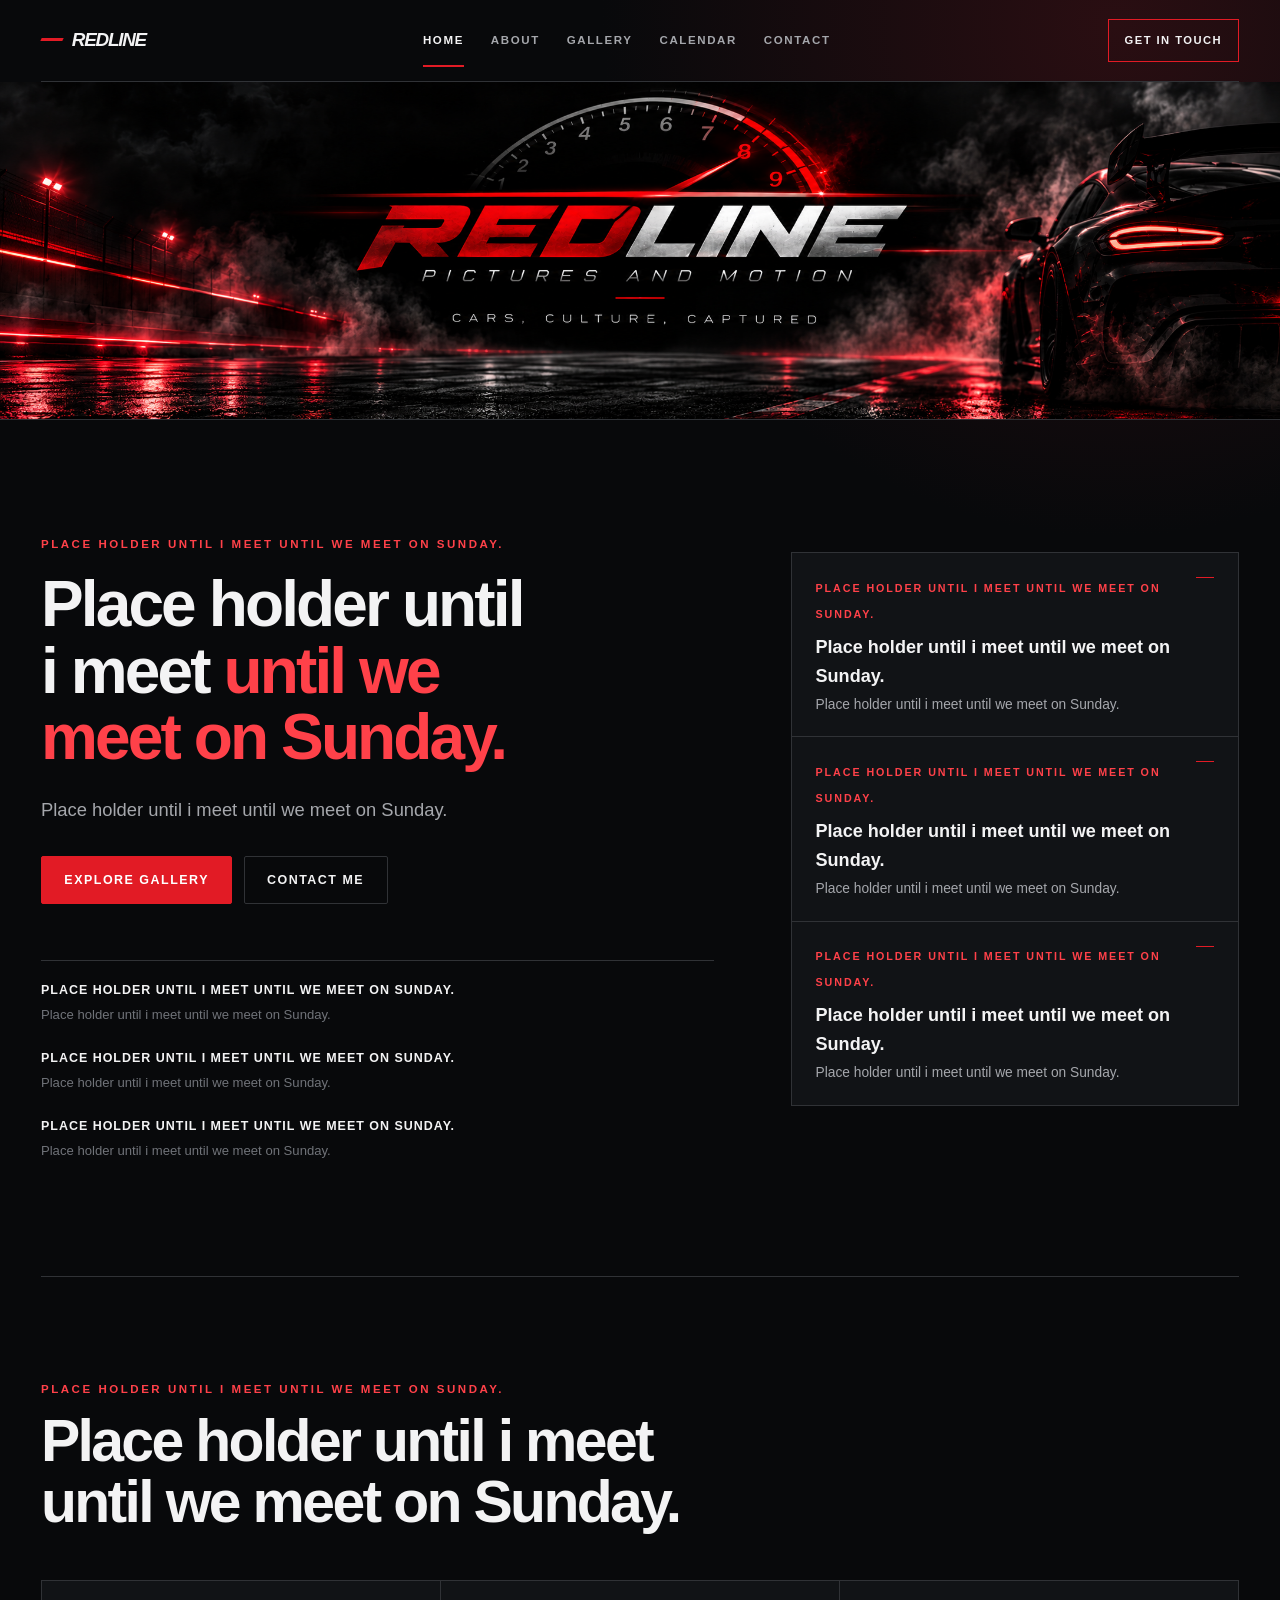
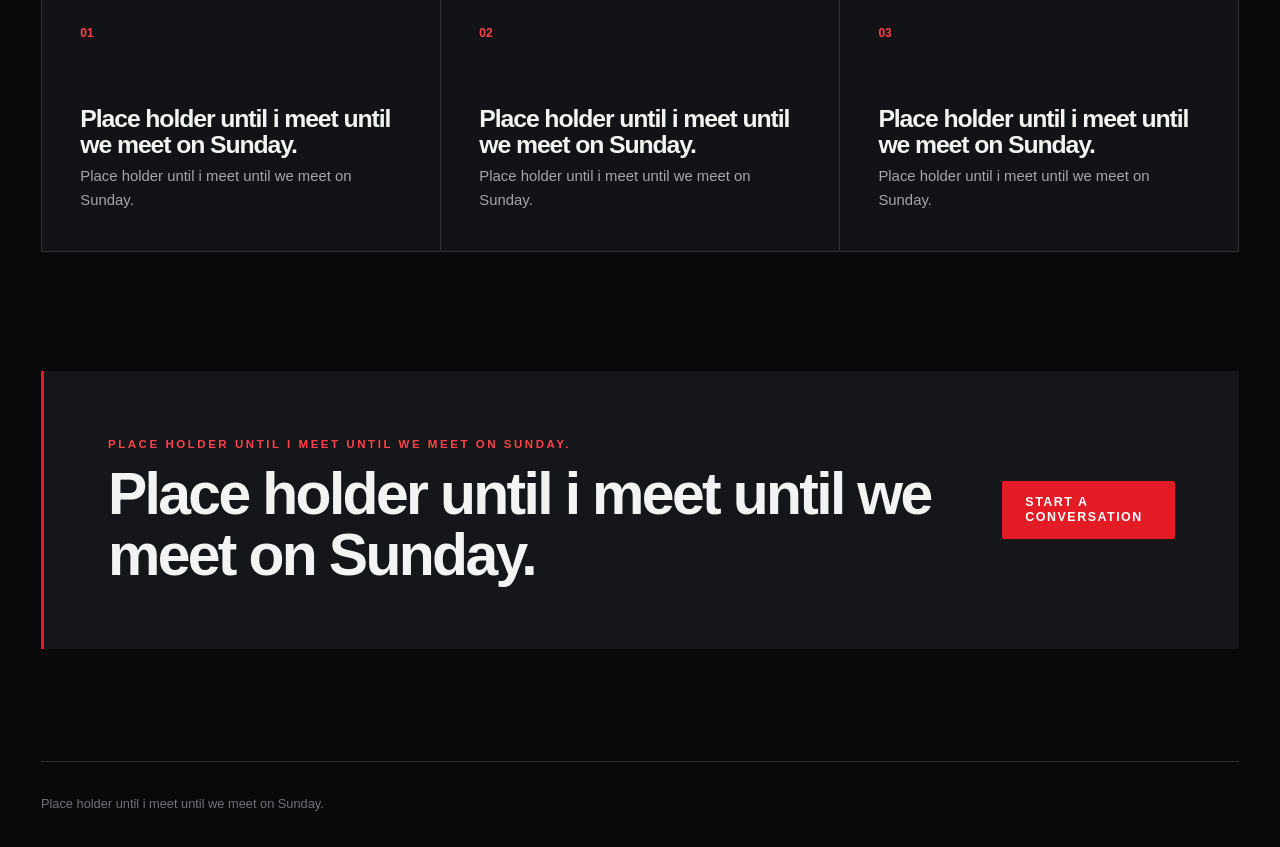
==== index.html @ 94abc199 "Initial Commit" ====
<!DOCTYPE html>
<html lang="en">
<head>
  <meta charset="UTF-8">
  <meta name="viewport" content="width=device-width, initial-scale=1.0">
  <meta name="description" content="Place holder until i meet until we meet on Sunday.">
  <title>Home | Redline</title>
  <link rel="stylesheet" href="css/index.css">
</head>
<body>
  <div class="container">
    <nav class="site-nav" aria-label="Main navigation">
    <a class="nav-logo" href="index.html">REDLINE</a>

    <div class="nav-links">
      <a href="index.html" class="active" aria-current="page">Home</a>
      <a href="about.html">About</a>
      <a href="gallery.html">Gallery</a>
      <a href="calendar.html">Calendar</a>
      <a href="contact.html">Contact</a>
    </div>

    <a class="nav-cta" href="contact.html">Get in touch</a>
  </nav>

    <main>
      <section class="hero">
        <div class="hero-content">
          <p class="eyebrow">Place holder until i meet until we meet on Sunday.</p>

          <h1>Place holder until i meet <span>until we meet on Sunday.</span></h1>

          <p class="hero-description">Place holder until i meet until we meet on Sunday.</p>

          <div class="hero-actions">
            <a class="button primary" href="gallery.html">Explore gallery</a>
            <a class="button secondary" href="contact.html">Contact me</a>
          </div>

          <div class="hero-meta">
            <div>
              <strong>Place holder until i meet until we meet on Sunday.</strong>
              <span>Place holder until i meet until we meet on Sunday.</span>
            </div>

            <div>
              <strong>Place holder until i meet until we meet on Sunday.</strong>
              <span>Place holder until i meet until we meet on Sunday.</span>
            </div>

            <div>
              <strong>Place holder until i meet until we meet on Sunday.</strong>
              <span>Place holder until i meet until we meet on Sunday.</span>
            </div>
          </div>
        </div>

        <div class="hero-visual">
          <div class="visual-card card-one">
            <span class="card-label">Place holder until i meet until we meet on Sunday.</span>
            <strong>Place holder until i meet until we meet on Sunday.</strong>
            <p>Place holder until i meet until we meet on Sunday.</p>
          </div>

          <div class="visual-card card-two">
            <span class="card-label">Place holder until i meet until we meet on Sunday.</span>
            <strong>Place holder until i meet until we meet on Sunday.</strong>
            <p>Place holder until i meet until we meet on Sunday.</p>
          </div>

          <div class="visual-card card-three">
            <span class="card-label">Place holder until i meet until we meet on Sunday.</span>
            <strong>Place holder until i meet until we meet on Sunday.</strong>
            <p>Place holder until i meet until we meet on Sunday.</p>
          </div>

          <div class="visual-orb"></div>
        </div>
      </section>

      <section class="services">
        <div class="section-heading">
          <p class="eyebrow">Place holder until i meet until we meet on Sunday.</p>
          <h2>Place holder until i meet until we meet on Sunday.</h2>
        </div>

        <div class="service-grid">
          <article class="service-card">
            <span>01</span>
            <h3>Place holder until i meet until we meet on Sunday.</h3>
            <p>Place holder until i meet until we meet on Sunday.</p>
          </article>

          <article class="service-card">
            <span>02</span>
            <h3>Place holder until i meet until we meet on Sunday.</h3>
            <p>Place holder until i meet until we meet on Sunday.</p>
          </article>

          <article class="service-card">
            <span>03</span>
            <h3>Place holder until i meet until we meet on Sunday.</h3>
            <p>Place holder until i meet until we meet on Sunday.</p>
          </article>
        </div>
      </section>

      <section class="cta">
        <div>
          <p class="eyebrow">Place holder until i meet until we meet on Sunday.</p>
          <h2>Place holder until i meet until we meet on Sunday.</h2>
        </div>

        <a class="button primary" href="contact.html">Start a conversation</a>
      </section>
    </main>

    <footer>
      <p>Place holder until i meet until we meet on Sunday.</p>
    </footer>
  </div>
</body>
</html>
---- css/index.css ----
:root {
  color-scheme: dark;
  --bg: #08090b;
  --surface: #111316;
  --surface-raised: #181a1e;
  --line: #303236;
  --text: #f3f3f4;
  --muted: #a5a7ac;
  --soft: #707379;
  --accent: #e21b25;
  --accent-light: #ff4149;
  font-family: "Arial", "Helvetica Neue", sans-serif;
  font-size: clamp(1rem, .38vw + .65rem, 1.18rem);
  --page-gutter: clamp(1rem, 3.2vw, 6rem);
  --page-max: 1920px;
  font-synthesis: none;
}

*, *::before, *::after { box-sizing: border-box; }
html { scroll-behavior: smooth; }
body {
  min-width: 320px;
  min-height: 100vh;
  margin: 0;
  overflow-x: hidden;
  background: radial-gradient(circle at 87% 1%, #2a0e12 0, transparent 32rem), var(--bg);
  color: var(--text);
  line-height: 1.6;
}
::selection { background: var(--accent); color: white; }
img { display: block; max-width: 100%; }
button, input, select, textarea { font: inherit; }
button { cursor: pointer; }
a { color: inherit; text-decoration: none; }
p, h1, h2, h3 { margin-top: 0; }
h1, h2, h3 { line-height: 1.04; letter-spacing: -.045em; }
.container { width: min(var(--page-max), calc(100% - var(--page-gutter) - var(--page-gutter))); margin-inline: auto; }
.eyebrow, .section-label {
  color: var(--accent-light);
  font-size: .72rem;
  font-weight: 800;
  letter-spacing: .22em;
  text-transform: uppercase;
}
.button, .nav-button {
  display: inline-flex;
  align-items: center;
  justify-content: center;
  min-height: 48px;
  padding: .8rem 1.4rem;
  border: 1px solid var(--line);
  border-radius: 2px;
  background: var(--surface);
  color: var(--text);
  font-size: .78rem;
  font-weight: 800;
  letter-spacing: .12em;
  line-height: 1.2;
  text-transform: uppercase;
  transition: background .2s, border-color .2s, transform .2s;
}
.button:hover, .nav-button:hover { border-color: var(--accent); transform: translateY(-2px); }
.button.primary, .button-primary {
  border-color: var(--accent);
  background: var(--accent);
  color: #fff;
}
.button.primary:hover, .button-primary:hover { background: #b8141d; }
.button.secondary { background: transparent; }
:focus-visible { outline: 2px solid var(--accent-light); outline-offset: 4px; }
footer {
  display: flex;
  align-items: center;
  justify-content: space-between;
  gap: 1.5rem;
  padding: 2rem 0;
  border-top: 1px solid var(--line);
  color: var(--soft);
  font-size: .8rem;
}
footer p { margin: 0; }
.socials { display: flex; flex-wrap: wrap; gap: 1.3rem; }
.socials a:hover { color: var(--accent-light); }
@media (max-width: 650px) {
  .container { width: min(var(--page-max), calc(100% - 2rem)); }
  footer { align-items: flex-start; flex-direction: column; }
}
@media (prefers-reduced-motion: reduce) {
  *, *::before, *::after { scroll-behavior: auto !important; transition-duration: .01ms !important; }
}

.site-nav {
  position: relative;
  z-index: 10;
  display: flex;
  align-items: center;
  justify-content: space-between;
  gap: 2rem;
  width: 100%;
  min-height: 82px;
  margin-inline: auto;
  border-bottom: 1px solid var(--line);
}
.nav-logo {
  flex-shrink: 0;
  color: var(--text);
  font-size: 1.18rem;
  font-weight: 900;
  font-style: italic;
  letter-spacing: -.065em;
  line-height: 1;
  text-transform: uppercase;
}
.nav-logo::before {
  display: inline-block;
  width: 22px;
  height: 3px;
  margin: 0 .55rem .31rem 0;
  background: var(--accent);
  content: "";
  transform: skewX(-25deg);
}
.nav-links { display: flex; align-items: center; gap: clamp(.85rem, 2.1vw, 2rem); }
.nav-links a {
  position: relative;
  display: inline-block;
  padding: 1.05rem 0;
  color: var(--muted);
  font-size: .72rem;
  font-weight: 800;
  letter-spacing: .14em;
  white-space: nowrap;
  text-transform: uppercase;
  transition: color .2s;
}
.nav-links a:hover, .nav-links a.active, .nav-links a[aria-current="page"] { color: var(--text); }
.nav-links a.active::after, .nav-links a[aria-current="page"]::after {
  position: absolute;
  right: 0;
  bottom: 0;
  left: 0;
  height: 2px;
  background: var(--accent);
  content: "";
}
.nav-cta {
  flex-shrink: 0;
  padding: .75rem 1rem;
  border: 1px solid var(--accent);
  color: var(--text);
  font-size: .7rem;
  font-weight: 800;
  letter-spacing: .13em;
  white-space: nowrap;
  text-transform: uppercase;
  transition: background .2s;
}
.nav-cta:hover { background: var(--accent); }
@media (max-width: 900px) {
  .site-nav { flex-wrap: wrap; gap: .3rem 1.5rem; padding-top: 1rem; }
  .nav-links { order: 3; width: 100%; gap: 1.4rem; overflow-x: auto; scrollbar-width: thin; }
  .nav-links a { padding-block: .85rem; }
}
@media (max-width: 650px) {
  .site-nav { width: 100%; }
  .nav-cta { display: none; }
}

.hero {
  display: grid;
  grid-template-columns: minmax(0, 1.2fr) minmax(270px, .8fr);
  gap: clamp(2rem, 6vw, 6rem);
  align-items: center;
  padding-bottom: clamp(5rem, 9vw, 9rem);
}
.hero::before {
  grid-column: 1 / -1;
  width: 100vw;
  min-height: clamp(160px, 26.5vw, 541px);
  margin-left: calc(50% - 50vw);
  border-bottom: 1px solid var(--line);
  background: #050506 url("../img/layout/CompanyBanner.png") center / contain no-repeat;
  content: "";
}
.hero-content { padding-top: clamp(1rem, 3vw, 3rem); }
.hero .eyebrow { margin-bottom: 1.1rem; }
.hero h1 { max-width: 850px; margin-bottom: 0; font-size: clamp(3.1rem, 6.8vw, 7rem); }
.hero h1 span { color: var(--accent-light); }
.hero-description { max-width: 660px; margin: 1.5rem 0 0; color: var(--muted); font-size: clamp(1rem, 1.5vw, 1.15rem); }
.hero-actions { display: flex; flex-wrap: wrap; gap: .7rem; margin-top: 2rem; }
.hero-meta { display: flex; flex-wrap: wrap; gap: 1.5rem 2.5rem; margin-top: 3.5rem; padding-top: 1.2rem; border-top: 1px solid var(--line); }
.hero-meta div { display: grid; gap: .2rem; }
.hero-meta strong { font-size: .78rem; font-weight: 800; letter-spacing: .08em; text-transform: uppercase; }
.hero-meta span { color: var(--soft); font-size: .82rem; }
.hero-visual { display: grid; gap: 1px; border: 1px solid var(--line); background: var(--line); }
.visual-card { position: relative; width: auto; padding: 1.3rem 1.5rem; background: var(--surface); }
.visual-card::before { position: absolute; top: 1.5rem; right: 1.5rem; width: 18px; height: 1px; background: var(--accent); content: ""; }
.card-label { color: var(--accent-light); font-size: .67rem; font-weight: 800; letter-spacing: .18em; text-transform: uppercase; }
.visual-card strong { display: block; margin: .5rem 0 .15rem; font-size: 1.13rem; }
.visual-card p { margin: 0; color: var(--muted); font-size: .86rem; }
.visual-orb { display: none; }
.services { padding: clamp(4rem, 8vw, 8rem) 0; border-top: 1px solid var(--line); }
.section-heading { max-width: 720px; margin-bottom: 3rem; }
.section-heading h2, .cta h2 { margin-bottom: 0; font-size: clamp(2.4rem, 4.6vw, 4.8rem); }
.service-grid { display: grid; grid-template-columns: repeat(3, minmax(0, 1fr)); gap: 1px; border: 1px solid var(--line); background: var(--line); }
.service-card { min-height: 250px; padding: clamp(1.5rem, 3vw, 2.5rem); background: var(--surface); transition: background .2s; }
.service-card:hover { background: var(--surface-raised); }
.service-card > span { color: var(--accent-light); font-size: .75rem; font-weight: 800; }
.service-card h3 { margin: 3.8rem 0 .5rem; font-size: 1.55rem; }
.service-card p { margin: 0; color: var(--muted); font-size: .93rem; }
.cta { display: flex; align-items: center; justify-content: space-between; gap: 2rem; margin: 1rem 0 7rem; padding: clamp(2rem, 5vw, 4rem); border-left: 3px solid var(--accent); background: #141619; }
.cta .eyebrow { margin-bottom: .6rem; }
@media (max-width: 900px) {
  .hero { grid-template-columns: 1fr; gap: 2.5rem; }
  .hero::before { margin-bottom: .5rem; }
  .hero-visual { grid-template-columns: repeat(3, minmax(0, 1fr)); }
  .service-grid { grid-template-columns: 1fr; }
  .service-card { min-height: 0; }
  .service-card h3 { margin-top: 2rem; }
}
@media (max-width: 650px) {
  .hero { padding-bottom: 4rem; }
  .hero h1 { font-size: clamp(2.7rem, 11vw, 4rem); }
  .hero-visual { grid-template-columns: 1fr; }
  .cta { align-items: flex-start; flex-direction: column; margin-bottom: 4rem; }
}

.hero::before {
  min-height: 0;
  aspect-ratio: 2048 / 541;
  background-size: cover;
}
.hero h1 { font-size: clamp(2.8rem, 5vw, 5.7rem); text-wrap: balance; }
.hero-content, .hero-visual, .service-card { min-width: 0; }
.hero-meta span, .visual-card strong, .visual-card p { overflow-wrap: anywhere; }
@media (max-width: 650px) {
  .hero::before { min-height: 155px; background-size: contain; }
}
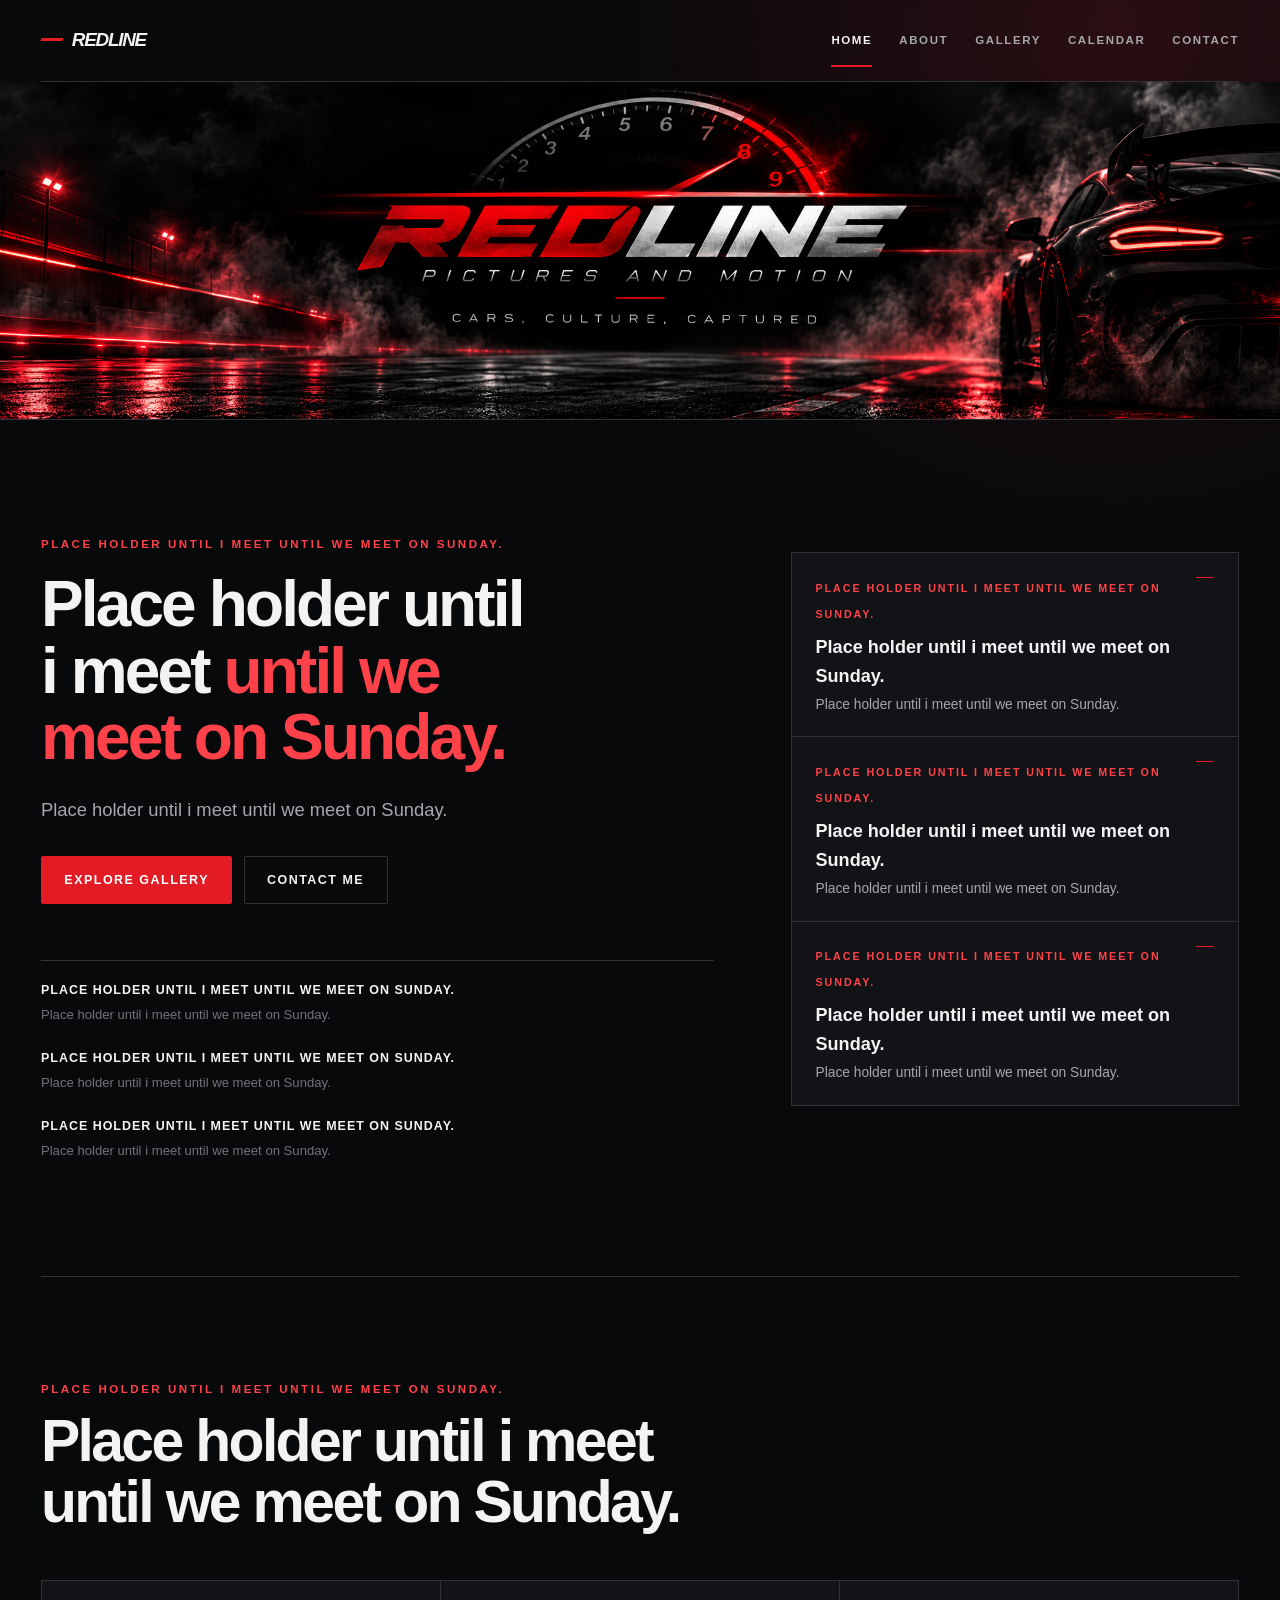
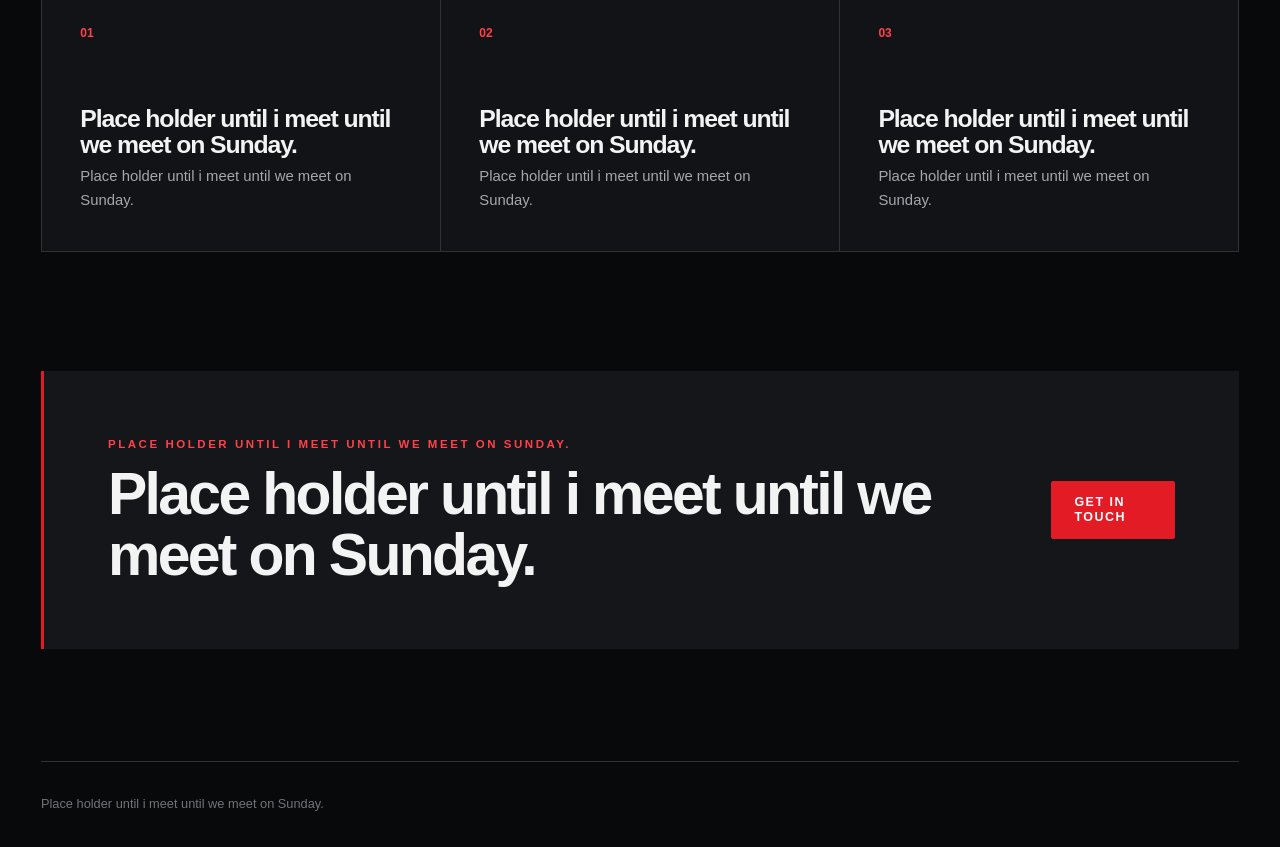
==== commit fb2b5a64: "Removed button that i accidentally left in for contacting" ====
--- a/index.html
+++ b/index.html
@@ -19,8 +19,6 @@
       <a href="calendar.html">Calendar</a>
       <a href="contact.html">Contact</a>
     </div>
-
-    <a class="nav-cta" href="contact.html">Get in touch</a>
   </nav>
 
     <main>
@@ -111,7 +109,7 @@
           <h2>Place holder until i meet until we meet on Sunday.</h2>
         </div>
 
-        <a class="button primary" href="contact.html">Start a conversation</a>
+        <a class="button primary" href="contact.html">Get in Touch</a>
       </section>
     </main>
 
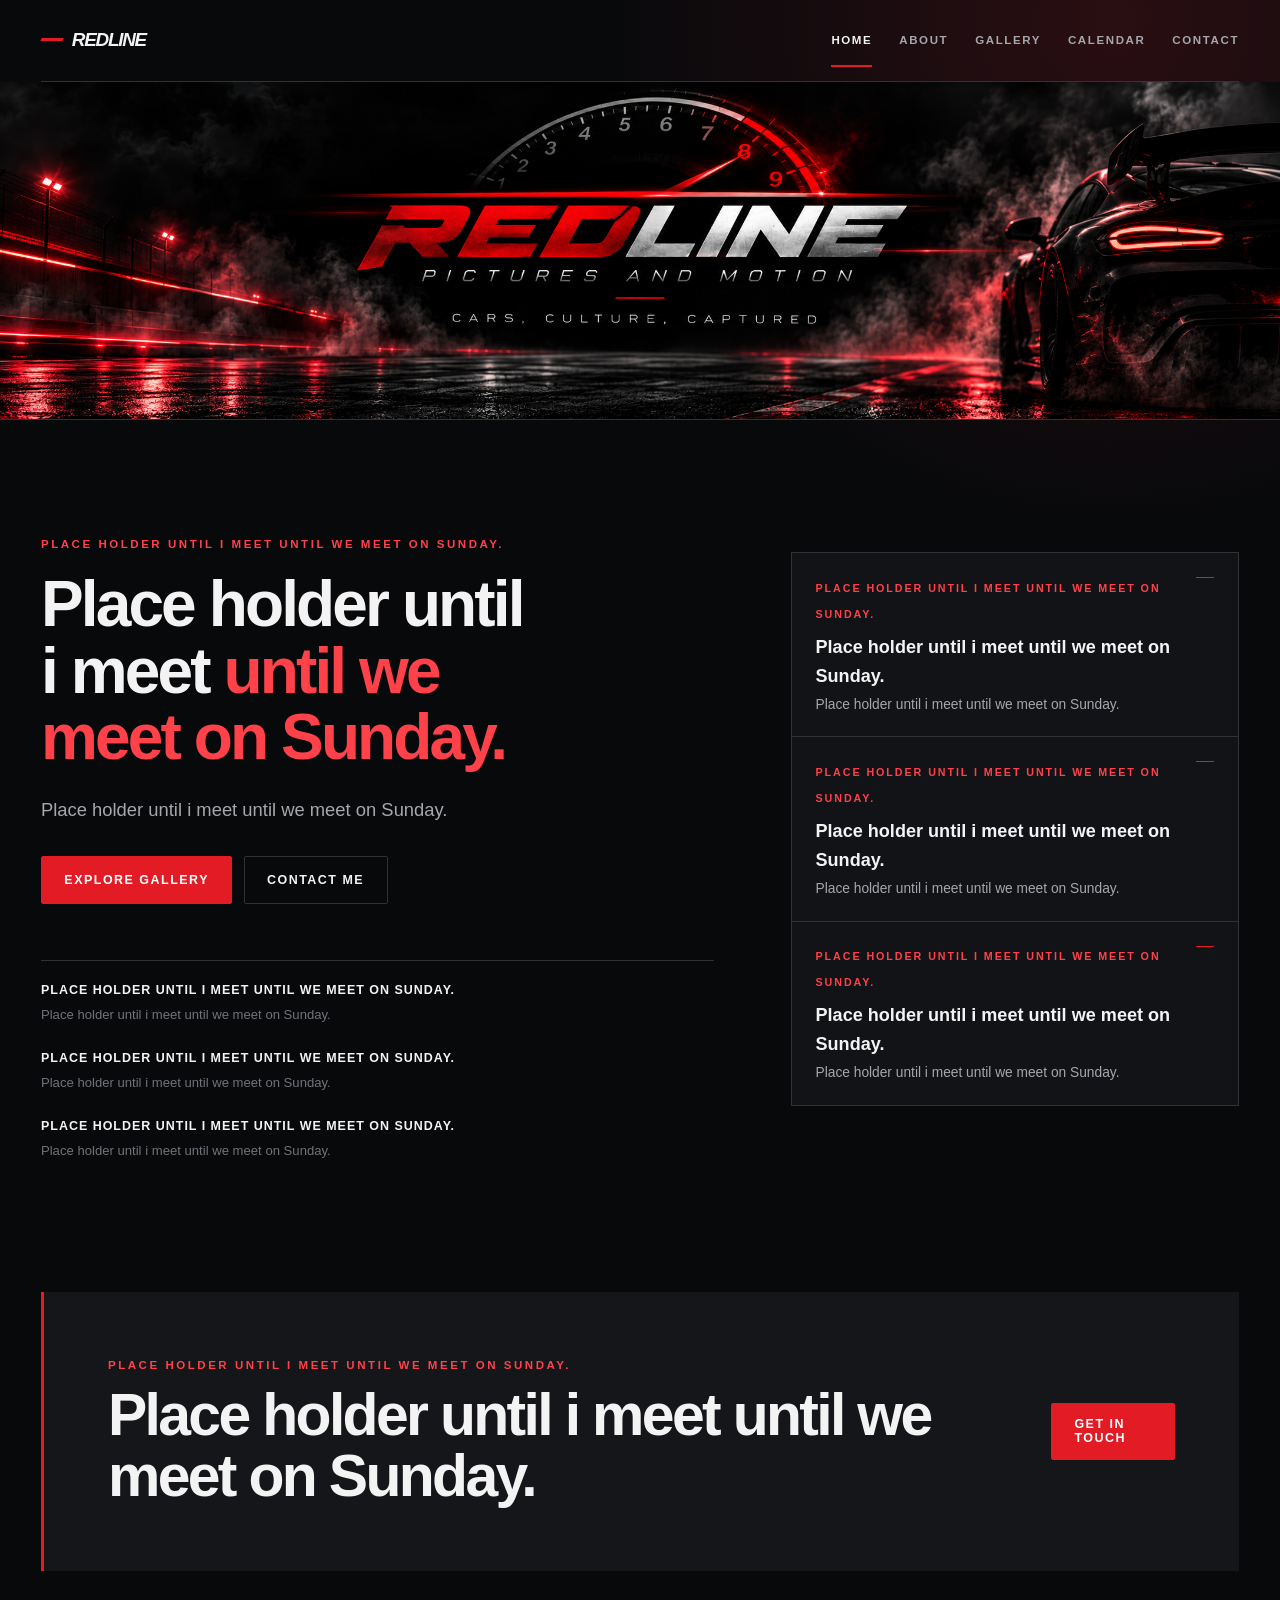
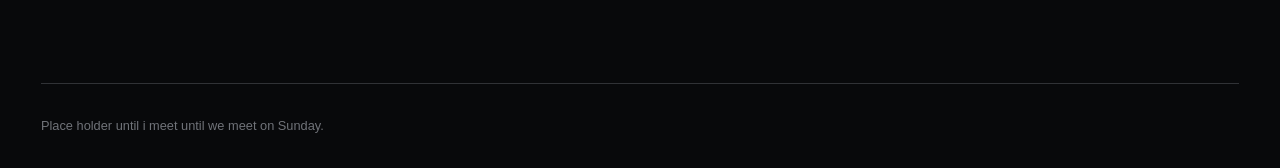
==== commit ab1195e0: "removed a bunch of placeholder stuff" ====
--- a/index.html
+++ b/index.html
@@ -76,32 +76,6 @@
         </div>
       </section>
 
-      <section class="services">
-        <div class="section-heading">
-          <p class="eyebrow">Place holder until i meet until we meet on Sunday.</p>
-          <h2>Place holder until i meet until we meet on Sunday.</h2>
-        </div>
-
-        <div class="service-grid">
-          <article class="service-card">
-            <span>01</span>
-            <h3>Place holder until i meet until we meet on Sunday.</h3>
-            <p>Place holder until i meet until we meet on Sunday.</p>
-          </article>
-
-          <article class="service-card">
-            <span>02</span>
-            <h3>Place holder until i meet until we meet on Sunday.</h3>
-            <p>Place holder until i meet until we meet on Sunday.</p>
-          </article>
-
-          <article class="service-card">
-            <span>03</span>
-            <h3>Place holder until i meet until we meet on Sunday.</h3>
-            <p>Place holder until i meet until we meet on Sunday.</p>
-          </article>
-        </div>
-      </section>
 
       <section class="cta">
         <div>
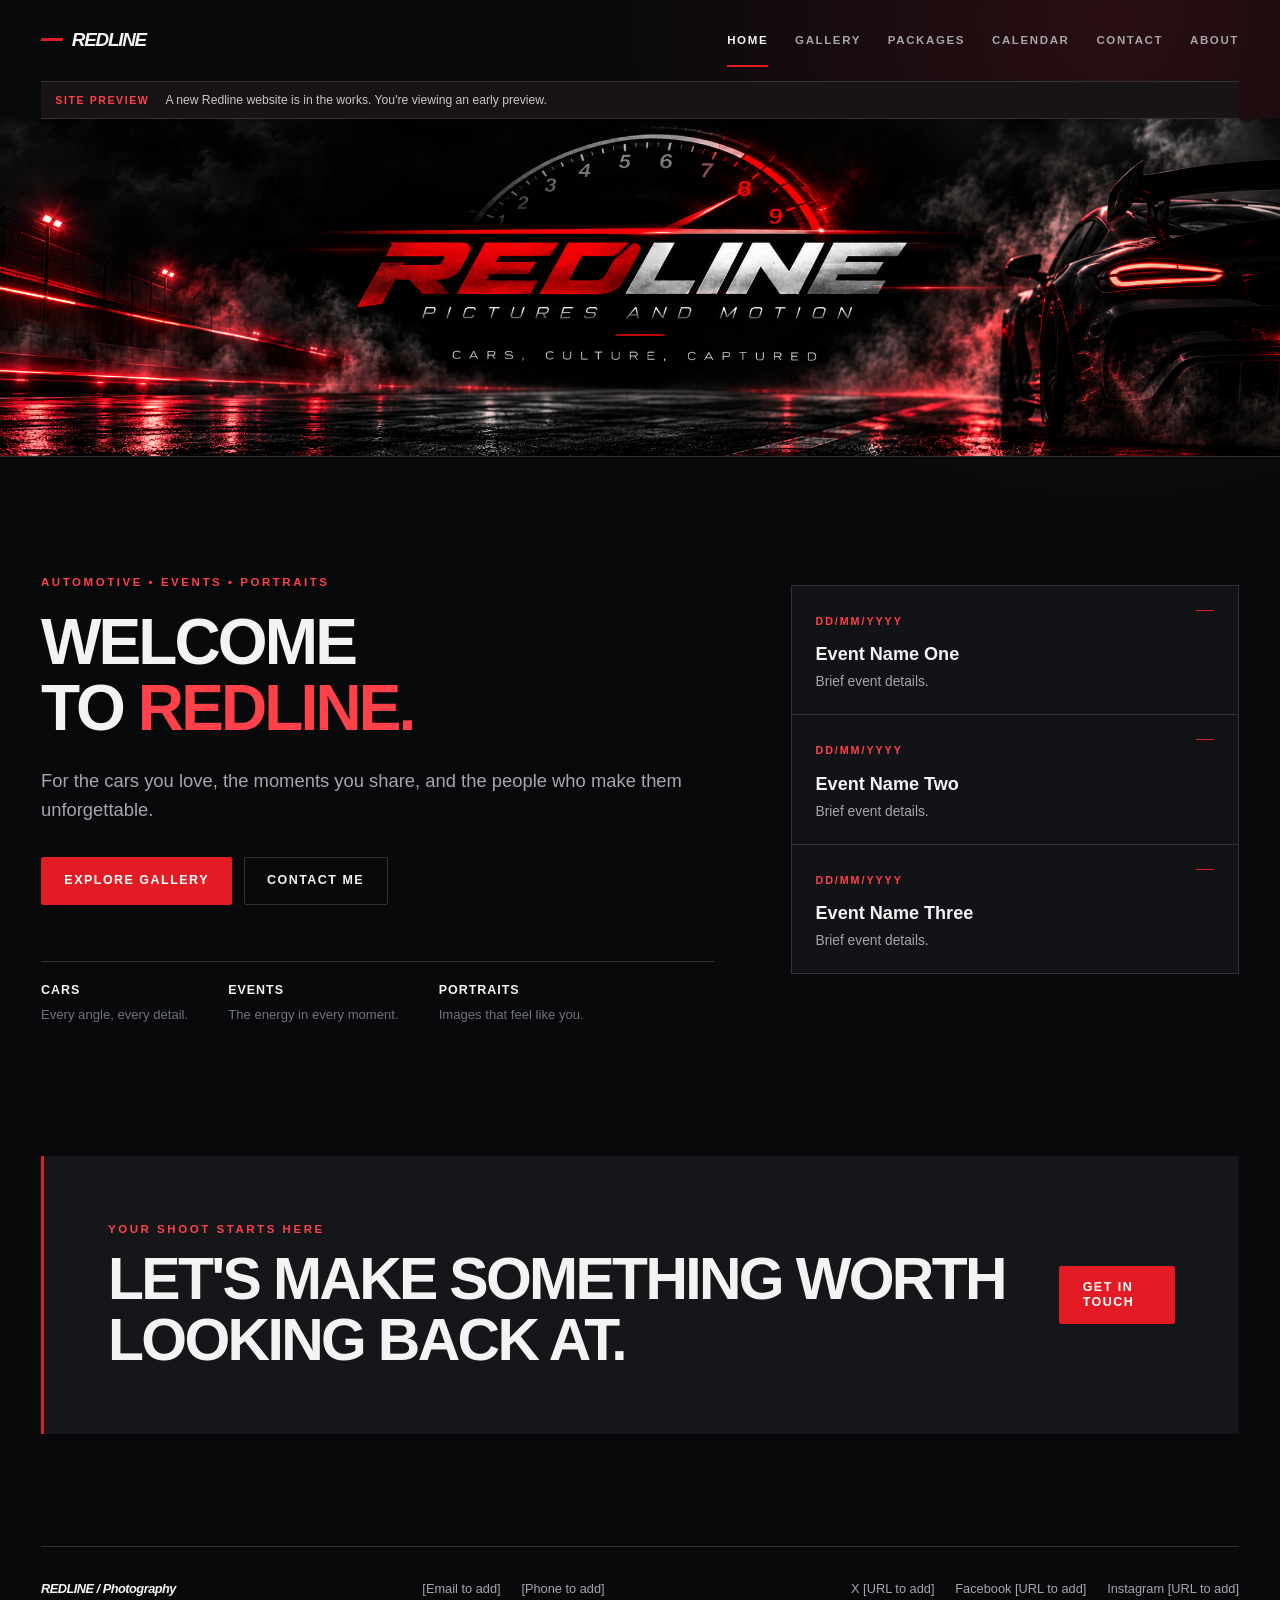
==== commit 50095851: "intital" ====
--- a/index.html
+++ b/index.html
@@ -3,9 +3,10 @@
 <head>
   <meta charset="UTF-8">
   <meta name="viewport" content="width=device-width, initial-scale=1.0">
-  <meta name="description" content="Place holder until i meet until we meet on Sunday.">
+  <meta name="description" content="Redline photography captures cars, events, and portraits with a bold eye for detail.">
   <title>Home | Redline</title>
   <link rel="stylesheet" href="css/index.css">
+  <link rel="stylesheet" href="css/site.css">
 </head>
 <body>
   <div class="container">
@@ -14,21 +15,24 @@
 
     <div class="nav-links">
       <a href="index.html" class="active" aria-current="page">Home</a>
-      <a href="about.html">About</a>
       <a href="gallery.html">Gallery</a>
+      <a href="packages.html">Packages</a>
       <a href="calendar.html">Calendar</a>
       <a href="contact.html">Contact</a>
+      <a href="about.html">About</a>
     </div>
   </nav>
+  <div class="preview-banner" aria-label="Website update">
+    <span class="preview-tag">SITE PREVIEW</span>
+    <span>A new Redline website is in the works. You're viewing an early preview.</span>
+  </div>
 
     <main>
       <section class="hero">
         <div class="hero-content">
-          <p class="eyebrow">Place holder until i meet until we meet on Sunday.</p>
-
-          <h1>Place holder until i meet <span>until we meet on Sunday.</span></h1>
-
-          <p class="hero-description">Place holder until i meet until we meet on Sunday.</p>
+          <p class="eyebrow">Automotive • Events • Portraits</p>
+          <h1>WELCOME TO <span>REDLINE.</span></h1>
+          <p class="hero-description">For the cars you love, the moments you share, and the people who make them unforgettable.</p>
 
           <div class="hero-actions">
             <a class="button primary" href="gallery.html">Explore gallery</a>
@@ -37,39 +41,39 @@
 
           <div class="hero-meta">
             <div>
-              <strong>Place holder until i meet until we meet on Sunday.</strong>
-              <span>Place holder until i meet until we meet on Sunday.</span>
+              <strong>Cars</strong>
+              <span>Every angle, every detail.</span>
             </div>
 
             <div>
-              <strong>Place holder until i meet until we meet on Sunday.</strong>
-              <span>Place holder until i meet until we meet on Sunday.</span>
+              <strong>Events</strong>
+              <span>The energy in every moment.</span>
             </div>
 
             <div>
-              <strong>Place holder until i meet until we meet on Sunday.</strong>
-              <span>Place holder until i meet until we meet on Sunday.</span>
+              <strong>Portraits</strong>
+              <span>Images that feel like you.</span>
             </div>
           </div>
         </div>
 
         <div class="hero-visual">
           <div class="visual-card card-one">
-            <span class="card-label">Place holder until i meet until we meet on Sunday.</span>
-            <strong>Place holder until i meet until we meet on Sunday.</strong>
-            <p>Place holder until i meet until we meet on Sunday.</p>
+            <span class="card-label">dd/mm/yyyy</span>
+            <strong>Event Name One</strong>
+            <p>Brief event details.</p>
           </div>
 
           <div class="visual-card card-two">
-            <span class="card-label">Place holder until i meet until we meet on Sunday.</span>
-            <strong>Place holder until i meet until we meet on Sunday.</strong>
-            <p>Place holder until i meet until we meet on Sunday.</p>
+            <span class="card-label">dd/mm/yyyy</span>
+            <strong>Event Name Two</strong>
+            <p>Brief event details.</p>
           </div>
 
           <div class="visual-card card-three">
-            <span class="card-label">Place holder until i meet until we meet on Sunday.</span>
-            <strong>Place holder until i meet until we meet on Sunday.</strong>
-            <p>Place holder until i meet until we meet on Sunday.</p>
+            <span class="card-label">dd/mm/yyyy</span>
+            <strong>Event Name Three</strong>
+            <p>Brief event details.</p>
           </div>
 
           <div class="visual-orb"></div>
@@ -79,17 +83,27 @@
 
       <section class="cta">
         <div>
-          <p class="eyebrow">Place holder until i meet until we meet on Sunday.</p>
-          <h2>Place holder until i meet until we meet on Sunday.</h2>
+          <p class="eyebrow">Your shoot starts here</p>
+          <h2>LET'S MAKE SOMETHING WORTH LOOKING BACK AT.</h2>
         </div>
 
         <a class="button primary" href="contact.html">Get in Touch</a>
       </section>
     </main>
 
-    <footer>
-      <p>Place holder until i meet until we meet on Sunday.</p>
+    <footer class="site-footer">
+      <p class="footer-brand">REDLINE / Photography</p>
+      <div class="footer-details">
+        <span data-contact="email">[Email to add]</span>
+        <span data-contact="phone">[Phone to add]</span>
+      </div>
+      <div class="footer-socials" aria-label="Social media">
+        <span data-social="x">X [URL to add]</span>
+        <span data-social="facebook">Facebook [URL to add]</span>
+        <span data-social="instagram">Instagram [URL to add]</span>
+      </div>
     </footer>
   </div>
+  <script src="js/site.js" defer></script>
 </body>
 </html>
--- a/css/site.css
+++ b/css/site.css
@@ -0,0 +1,16 @@
+.site-footer { flex-wrap: wrap; color: var(--muted); }
+.site-footer .footer-brand { color: var(--text); font-weight: 900; font-style: italic; letter-spacing: -.04em; }
+.footer-details, .footer-socials { display: flex; flex-wrap: wrap; align-items: center; gap: .65rem 1.3rem; }
+.site-footer a { color: var(--text); }
+.site-footer a:hover { color: var(--accent-light); }
+.site-footer span { color: var(--muted); }
+@media (max-width: 650px) {
+  .footer-details, .footer-socials { align-items: flex-start; flex-direction: column; }
+}
+
+.preview-banner {
+  display: flex; align-items: center; gap: .65rem 1rem; flex-wrap: wrap;
+  padding: .6rem .9rem; border-bottom: 1px solid #3a2b2d;
+  background: #171316; color: #c9c6c7; font-size: .76rem; line-height: 1.4;
+}
+.preview-tag { flex-shrink: 0; color: var(--accent-light); font-size: .66rem; font-weight: 800; letter-spacing: .15em; }
